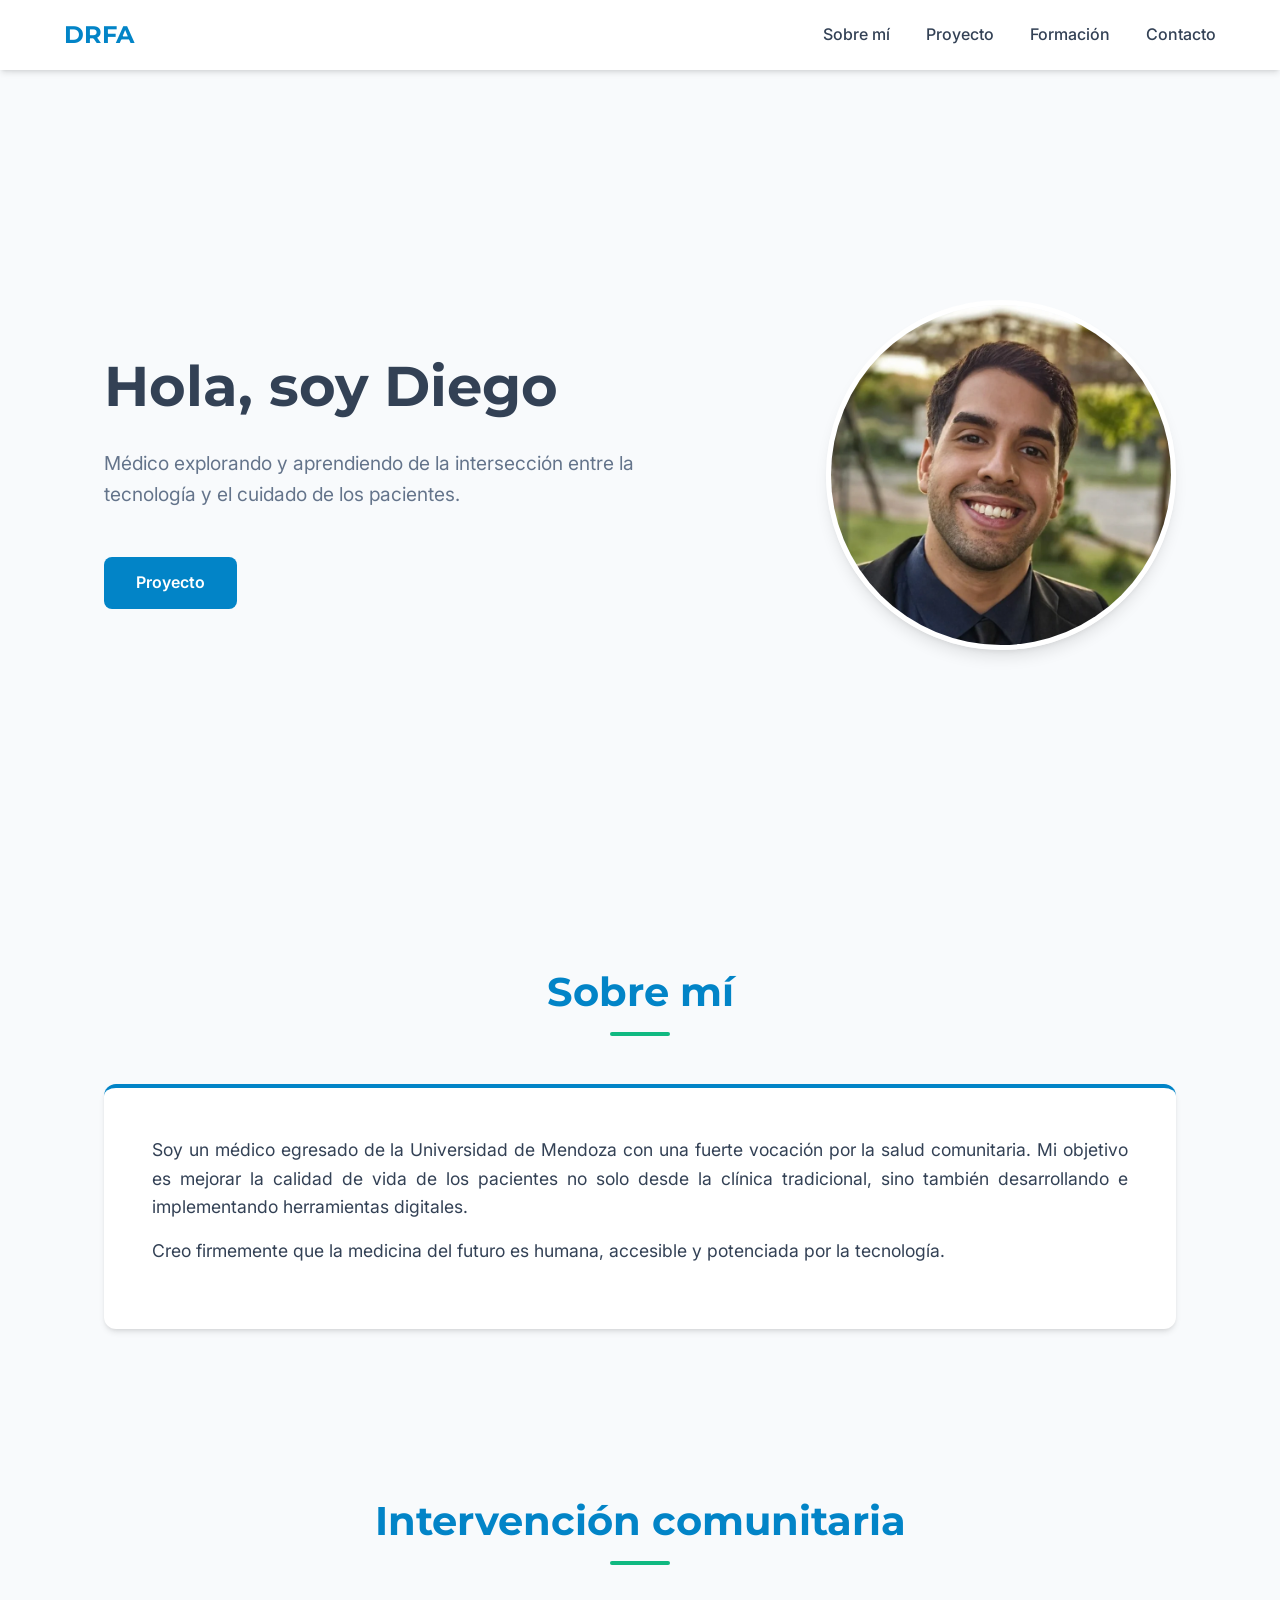
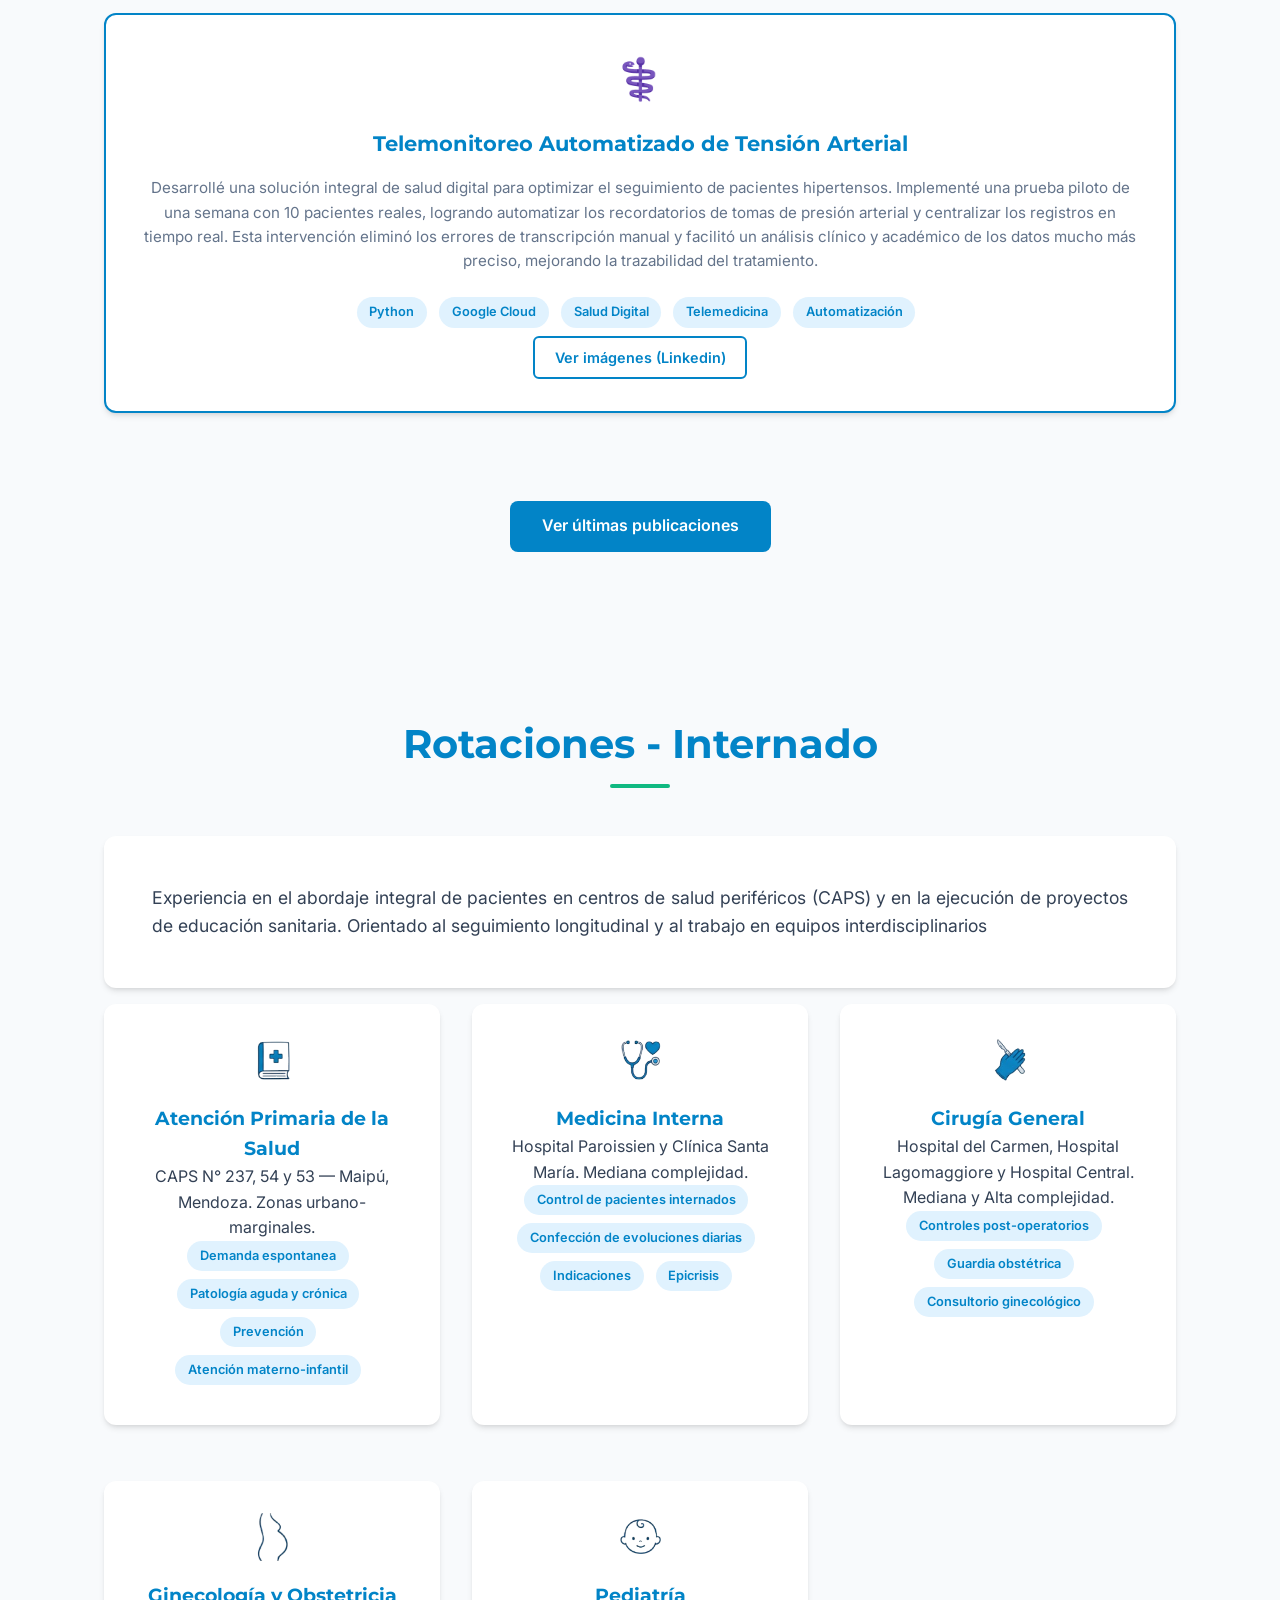
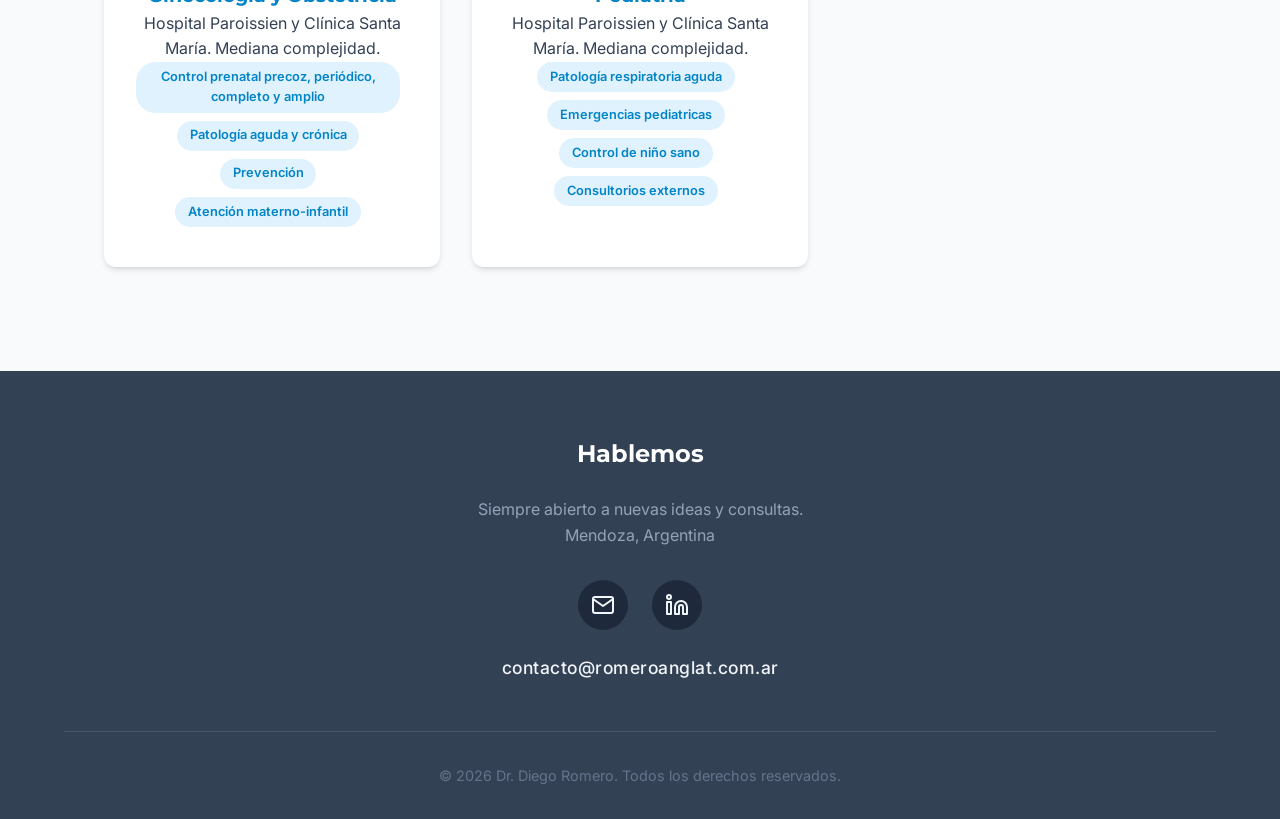
==== index.html @ 2b9e333c "Add files via upload" ====
<!DOCTYPE html>
<html lang="es">
<head>
    <meta charset="UTF-8">
    <meta name="viewport" content="width=device-width, initial-scale=1.0">
    <title>Med.Romero Diego</title>
	<link rel="icon" href="data:image/svg+xml,<svg xmlns=%22http://www.w3.org/2000/svg%22 viewBox=%220 0 100 100%22><text y=%22.9em%22 font-size=%2290%22>⚕️</text></svg>">
    <link rel="preconnect" href="https://fonts.googleapis.com">
    <link rel="preconnect" href="https://fonts.gstatic.com" crossorigin>
    <link href="https://fonts.googleapis.com/css2?family=Montserrat:wght@600;700&family=Inter:wght@400;500;600&display=swap" rel="stylesheet">
	<link rel="stylesheet" href="styles/style.css" />
</head>
<body>

    <nav>
        <a href="#inicio" class="logo">DRFA</a>
		<div class="hamburger">
            <span class="bar"></span>
            <span class="bar"></span>
            <span class="bar"></span>
        </div>
        <div class="nav-links">
            <a href="#sobre-mi">Sobre mí</a>
            <a href="#proyectos">Proyecto</a>
			<a href="#formación">Formación</a>
            <a href="#contacto">Contacto</a>
        </div>
    </nav>

	<section id="inicio">
        <div class="hero-container">
            <div class="hero-text">
                <h1>Hola, soy <span>Diego</span></h1>
                <p class="subtitle">Médico explorando y aprendiendo de la intersección entre la tecnología y el cuidado de los pacientes.</p>
                <a href="#proyectos" class="btn">Proyecto</a>
            </div>
            
            <div class="hero-image">
                <img src="img/principal.webp" alt="Foto del Dr. Diego">
            </div>
        </div>
    </section>

    <section id="sobre-mi">
        <h2 class="section-title">Sobre mí</h2>
        <div class="about-content">
            <p>Soy un médico egresado de la Universidad de Mendoza con una fuerte vocación por la salud comunitaria. Mi objetivo es mejorar la calidad de vida de los pacientes no solo desde la clínica tradicional, sino también desarrollando e implementando herramientas digitales.</p>
            <p>Creo firmemente que la medicina del futuro es humana, accesible y potenciada por la tecnología.</p>
        </div>
    </section>
	
	    <section id="proyectos">
        <h2 class="section-title">Intervención comunitaria</h2>
        <div class="projects-grid">
            
            <div class="card highlight">
                <div class="card-icon">⚕️</div>
                <h3>Telemonitoreo Automatizado de Tensión Arterial</h3>
                <p>Desarrollé una solución integral de salud digital para optimizar el seguimiento de pacientes hipertensos. Implementé una prueba piloto de una semana con 10 pacientes reales, logrando automatizar los recordatorios de tomas de presión arterial y centralizar los registros en tiempo real. Esta intervención eliminó los errores de transcripción manual y facilitó un análisis clínico y académico de los datos mucho más preciso, mejorando la trazabilidad del tratamiento.</p>
                <div>
                    <span class="tag">Python</span>
                    <span class="tag">Google Cloud</span>
					<span class="tag">Salud Digital</span>
					<span class="tag">Telemedicina</span>
					<span class="tag">Automatización</span>
                </div>
				<div>
                    <a href="https://www.linkedin.com/in/romeroanglat/" class="btn-outline" target="_blank" rel="noopener noreferrer">Ver imágenes (Linkedin)</a>
                </div>
            </div>
        </div>
		<div style="text-align: center; margin-top: 3rem;">
            <a href="publicaciones.html" class="btn">Ver últimas publicaciones</a>
        </div>
    </section>

    <section id="formación">
      <h2 class="section-title">Rotaciones - Internado</h2>
							<div class="formacion-content">
								<p> Experiencia en el abordaje integral
de pacientes en centros de salud periféricos (CAPS) y en la ejecución de proyectos de educación sanitaria. Orientado al
seguimiento longitudinal y al trabajo en equipos interdisciplinarios</p>
							</div>
        <div class="projects-grid">
            
			<div class="card-estatica">
				 <img src="img/fami.png" alt="Icono Fami">
                <h3>Atención Primaria de la Salud</h3>
                <p>CAPS N° 237, 54 y 53 — Maipú, Mendoza. Zonas urbano-marginales.</p>
                <div>
                    <span class="tag">Demanda espontanea</span>
                    <span class="tag">Patología aguda y crónica</span>
                    <span class="tag">Prevención</span>
					<span class="tag">Atención materno-infantil</span>
                </div>
            </div>

			<div class="card-estatica">
				 <img src="img/mi.png" alt="Icono MI">
                <h3>Medicina Interna</h3>
                <p>Hospital Paroissien y Clínica Santa María. Mediana complejidad.</p>
                <div>
                    <span class="tag">Control de pacientes internados</span>
                    <span class="tag">Confección de evoluciones diarias</span>
                    <span class="tag">Indicaciones</span>
					<span class="tag">Epicrisis</span>
                </div>
            </div>

			<div class="card-estatica">
				 <img src="img/cx.png" alt="Icono Cx">
                <h3>Cirugía General</h3>
                <p>Hospital del Carmen, Hospital Lagomaggiore y Hospital Central. Mediana y Alta complejidad.</p>
                <div>
                    <span class="tag">Controles post-operatorios</span>
                    <span class="tag">Guardia obstétrica</span>
                    <span class="tag">Consultorio ginecológico</span>
                </div>
            </div>
			
				<div class="card-estatica">
				 <img src="img/gyo.png" alt="Icono GyO">
                <h3>Ginecología y Obstetricia</h3>
                <p>Hospital Paroissien y Clínica Santa María. Mediana complejidad.</p>
                <div>
                    <span class="tag">Control prenatal precoz, periódico, completo y amplio</span>
                    <span class="tag">Patología aguda y crónica</span>
                    <span class="tag">Prevención</span>
					<span class="tag">Atención materno-infantil</span>
                </div>
            </div>
			
			<div class="card-estatica">
				 <img src="img/pediatria.png" alt="Icono Pediatría">
                <h3>Pediatría</h3>
                <p>Hospital Paroissien y Clínica Santa María. Mediana complejidad.</p>
                <div>
                    <span class="tag">Patología respiratoria aguda</span>
                    <span class="tag">Emergencias pediatricas</span>
                    <span class="tag">Control de niño sano</span>
					<span class="tag">Consultorios externos</span>
                </div>
            </div>

        </div>
    </section>

	<footer id="contacto">
        <div class="contact-container" style="text-align: center;">
            <h2>Hablemos</h2>
            <p style="margin-bottom: 2rem; color: #94a3b8;">Siempre abierto a nuevas ideas y consultas. <br> Mendoza, Argentina</p>
            
            <!-- Contenedor de los logos -->
            <div class="social-links">
                <!-- Logo de Email -->
                <a href="mailto:contacto@romeroanglat.com.ar" aria-label="Enviar correo" class="social-icon">
                    <svg xmlns="http://www.w3.org/2000/svg" width="24" height="24" viewBox="0 0 24 24" fill="none" stroke="currentColor" stroke-width="2" stroke-linecap="round" stroke-linejoin="round">
                        <path d="M4 4h16c1.1 0 2 .9 2 2v12c0 1.1-.9 2-2 2H4c-1.1 0-2-.9-2-2V6c0-1.1.9-2 2-2z"></path>
                        <polyline points="22,6 12,13 2,6"></polyline>
                    </svg>
                </a>
                
                <!-- Logo de LinkedIn -->
                <a href="https://www.linkedin.com/in/romeroanglat/" target="_blank" rel="noopener noreferrer" aria-label="LinkedIn" class="social-icon">
                    <svg xmlns="http://www.w3.org/2000/svg" width="24" height="24" viewBox="0 0 24 24" fill="none" stroke="currentColor" stroke-width="2" stroke-linecap="round" stroke-linejoin="round">
                        <path d="M16 8a6 6 0 0 1 6 6v7h-4v-7a2 2 0 0 0-2-2 2 2 0 0 0-2 2v7h-4v-7a6 6 0 0 1 6-6z"></path>
                        <rect x="2" y="9" width="4" height="12"></rect>
                        <circle cx="4" cy="4" r="2"></circle>
                    </svg>
                </a>
            </div>

            <!-- Tu correo escrito debajo -->
            <div class="email-text">
                <a href="mailto:contacto@romeroanglat.com.ar">contacto@romeroanglat.com.ar</a>
            </div>
        </div>
        
        <div class="copyright">
            <p>&copy; 2026 Dr. Diego Romero. Todos los derechos reservados.</p>
        </div>
    </footer>
	<script src="script.js"></script>
</body>
</html>
---- styles/style.css ----
/* Variables de color y diseño */
        :root {
            --bg-light: #f8fafc;
            --text-main: #334155;
            --text-muted: #64748b;
            --primary-blue: #0284c7; /* Azul moderno */
            --accent-green: #10b981; /* Verde salud */
            --card-bg: #ffffff;
            --shadow: 0 4px 6px -1px rgb(0 0 0 / 0.1), 0 2px 4px -2px rgb(0 0 0 / 0.1);
            --shadow-hover: 0 10px 15px -3px rgb(0 0 0 / 0.1), 0 4px 6px -4px rgb(0 0 0 / 0.1);
        }

        /* Estilos Base */
        * {
            margin: 0;
            padding: 0;
            box-sizing: border-box;
        }

        body {
            font-family: 'Inter', sans-serif;
            background-color: var(--bg-light);
            color: var(--text-main);
            line-height: 1.6;
            scroll-behavior: smooth;
        }

        h1, h2, h3 {
            font-family: 'Montserrat', sans-serif;
            color: var(--primary-blue);
        }

        /* Navegación */
        nav {
            background-color: var(--card-bg);
            padding: 1rem 5%;
            box-shadow: var(--shadow);
            position: sticky;
            top: 0;
            z-index: 100;
            display: flex;
            justify-content: space-between;
            align-items: center;
        }

        .logo {
            font-family: 'Montserrat', sans-serif;
            font-weight: 700;
            font-size: 1.5rem;
            color: var(--primary-blue);
            text-decoration: none;
        }

        .nav-links a {
            margin-left: 2rem;
            text-decoration: none;
            color: var(--text-main);
            font-weight: 500;
            transition: color 0.3s ease;
        }

        .nav-links a:hover {
            color: var(--accent-green);
        }

        /* Secciones Generales */
        section {
            padding: 5rem 5%;
            max-width: 1200px;
            margin: 0 auto;
        }

        .section-title {
            text-align: center;
            font-size: 2.5rem;
            margin-bottom: 3rem;
            position: relative;
        }

        .section-title::after {
            content: '';
            display: block;
            width: 60px;
            height: 4px;
            background-color: var(--accent-green);
            margin: 0.5rem auto 0;
            border-radius: 2px;
        }

        /* Sección Hero / Inicio */
/* --- NUEVOS ESTILOS PARA LA SECCIÓN INICIO CON FOTO --- */

        #inicio {
            min-height: 90vh; /* Un poco más alto para acomodar la foto */
            display: flex;
            align-items: center; /* Centrado vertical */
            justify-content: center;
        }

        .hero-container {
            display: flex;
            align-items: center;
            justify-content: space-between; /* Texto a un lado, foto al otro */
            gap: 4rem; /* Espacio entre texto y foto */
            width: 100%;
        }

        .hero-text {
            flex: 1; /* Toma el espacio disponible */
            text-align: left; /* Alineamos el texto a la izquierda */
        }

        /* Actualizamos los estilos existentes para alinearlos a la izquierda */
        #inicio h1 {
            font-size: 3.5rem;
            margin-bottom: 1rem;
            color: var(--text-main);
            text-align: left; /* Asegurar alineación izquierda */
        }

        #inicio .subtitle {
            margin-left: 0; /* Quitamos el centrado anterior */
            margin-bottom: 2rem;
        }

        /* Estilos para el contenedor de la imagen */
        .hero-image {
            flex: 0 0 350px; /* Ancho fijo para la foto en desktop */
            display: flex;
            justify-content: center;
            align-items: center;
        }

        /* Estilos para la imagen misma (Moderna y Profesional) */
        .hero-image img {
            width: 100%;
            height: 350px; /* Hacemos que sea cuadrada */
            object-fit: cover; /* Recorta la imagen para que llene el cuadrado sin deformarse */
            border-radius: 50%; /* Foto circular (muy moderno) */
            /* Si prefieres cuadrada con bordes redondeados, usa: border-radius: 20px; */
            box-shadow: var(--shadow-hover); /* Sombra pronunciada para dar profundidad */
            border: 5px solid white; /* Marco blanco tipo "polaroid" moderno */
        }

        /* --- AJUSTE RESPONSIVE (MÓVILES) --- */
        /* Busca tu sección @media (max-width: 768px) existente y añade esto dentro */
        @media (max-width: 768px) {
            
            /* En móviles, ponemos la foto ARRIBA del texto */
            .hero-container {
                flex-direction: column-reverse; /* Foto primero, luego texto */
                gap: 2rem;
                text-align: center;
            }

            .hero-text {
                text-align: center; /* Centramos el texto en móviles */
            }

            #inicio h1 {
                font-size: 2.8rem;
                text-align: center;
            }

            .hero-image {
                flex: 0 0 250px; /* Foto más chica en móviles */
            }

            .hero-image img {
                height: 250px; /* Mantenemos proporción cuadrada */
            }
        }

        .subtitle {
            font-size: 1.2rem;
            color: var(--text-muted);
            max-width: 600px;
            margin-bottom: 2rem;
        }

        .btn {
			display: inline-block; /* Agregamos esto */
			margin-top: 1rem;      /* Agregamos esto para darle aire respecto al texto */
            padding: 0.8rem 2rem;
            background-color: var(--primary-blue);
            color: white;
            text-decoration: none;
            border-radius: 8px;
            font-weight: 600;
            transition: background-color 0.3s ease, transform 0.2s ease;
        }

        .btn:hover {
            background-color: var(--accent-green);
            transform: translateY(-2px);
        }

        /* Sección Sobre Mí */
        .about-content {
            background-color: var(--card-bg);
            padding: 3rem;
            border-radius: 12px;
            box-shadow: var(--shadow);
            border-top: 4px solid var(--primary-blue);
        }

        .about-content p {
            margin-bottom: 1rem;
            font-size: 1.1rem;
			text-align: justify;
        }
		
		/* Descripción de la formación */
        .formacion-content {
            background-color: var(--card-bg);
            padding: 3rem;
            border-radius: 12px;
            box-shadow: var(--shadow);
			margin-bottom: 1rem;
        }

        .formacion-content p {
            font-size: 1.1rem;
			text-align: justify;
        }

        /* Sección Proyectos (Tarjetas/Componentes) */
		.card-estatica {
            background-color: var(--card-bg);
            border-radius: 12px; /* Bordes mucho menos redondeados (la original tiene 12px) */
            padding: 2rem;
            box-shadow: var(--shadow);
            position: relative;
            overflow: hidden;
			text-align: center;
            /* Faltan las propiedades de 'transition' a propósito para que no se mueva */
        }
		
        .projects-grid {
            display: grid;
            grid-template-columns: repeat(auto-fit, minmax(300px, 1fr));
            gap: 2rem;
        }

        .card {
            background-color: var(--card-bg);
            border-radius: 12px;
            padding: 2rem;
            box-shadow: var(--shadow);
            transition: transform 0.3s ease, box-shadow 0.3s ease;
            position: relative;
            overflow: hidden;
            border-left: 4px solid transparent;
			text-align: center;
        }

        .card:hover {
            transform: translateY(-5px);
            box-shadow: var(--shadow-hover);
            border-left-color: var(--accent-green);
        }

        .card-icon {
            font-size: 2.5rem;
            margin-bottom: 1rem;
        }
		
		.card-estatica img {
			width: 48px; 
			height: 48px;          /* 1. Fijamos la altura para que todas ocupen lo mismo */
			object-fit: contain;   /* 2. Evita que la imagen se estire o se aplaste */
			display: block;
			margin: 0 auto; 
			margin-bottom: 20px;
		}
        .card h3 {
            margin-bottom: 1rem;
            font-size: 1.3rem;
        }

        .card p {
            color: var(--text-muted);
            margin-bottom: 1.5rem;
            font-size: 0.95rem;
        }

        .tag {
            display: inline-block;
            padding: 0.3rem 0.8rem;
            background-color: #e0f2fe;
            color: var(--primary-blue);
            border-radius: 20px;
            font-size: 0.8rem;
            font-weight: 600;
            margin-right: 0.5rem;
            margin-bottom: 0.5rem;
        }

        /* Destacado especial para el bot */
        .card.highlight {
            border: 2px solid var(--primary-blue);
        }

        /* Footer / Contacto */
        footer {
            background-color: var(--text-main);
            color: white;
            padding: 4rem 5% 2rem;
            text-align: center;
        }

        .contact-container {
            max-width: 600px;
            margin: 0 auto 3rem;
        }

        .contact-container h2 {
            color: white;
            margin-bottom: 1.5rem;
        }

        .contact-info {
            display: flex;
            flex-direction: column;
            gap: 1rem;
            font-size: 1.1rem;
        }

        .contact-info a {
            color: var(--accent-green);
            text-decoration: none;
            transition: color 0.3s ease;
        }

        .contact-info a:hover {
            color: white;
        }

        .copyright {
            color: var(--text-muted);
            font-size: 0.9rem;
            border-top: 1px solid #475569;
            padding-top: 2rem;
        }

        /* Responsive */
/* Botón secundario para las tarjetas */
 /* Botón secundario para las tarjetas */
.btn-outline {
    display: inline-block;
    padding: 0.5rem 1.2rem;
    color: var(--primary-blue);
    background-color: transparent;
    border: 2px solid var(--primary-blue);
    border-radius: 6px;
    text-decoration: none;
    font-weight: 600;
    font-size: 0.9rem;
    transition: all 0.3s ease;
}

.btn-outline:hover {
    background-color: var(--primary-blue);
    color: white;
    transform: translateY(-2px);
    box-shadow: 0 4px 6px -1px rgba(2, 132, 199, 0.2);
}

/* --- ESTILOS BASE DEL MENÚ HAMBURGUESA --- */
.hamburger {
    display: none; /* Oculto en PC */
    cursor: pointer;
    gap: 5px;
    flex-direction: column;
    z-index: 101;
}

.hamburger .bar {
    width: 25px;
    height: 3px;
    background-color: var(--primary-blue);
    border-radius: 5px;
    transition: all 0.3s ease;
}

/* --- REGLAS PARA CELULARES (IMPORTANTE: Todo lo de móvil va adentro de estas llaves) --- */
@media (max-width: 768px) {
    .hamburger {
        display: flex; /* Mostramos las 3 rayitas */
    }

    .nav-links {
        position: absolute;
        top: 100%; 
        left: -100%; /* Escondido a la izquierda */
        width: 100%;
        background-color: var(--card-bg);
        
        /* ESTO FUERZA EL ORDEN VERTICAL */
        display: flex;
        flex-direction: column !important; 
        align-items: center;
        
        padding: 2rem 0;
        box-shadow: 0 10px 15px -3px rgba(0, 0, 0, 0.1);
        transition: left 0.3s ease;
        z-index: 100;
    }

    .nav-links.active {
        left: 0; /* Aparece al hacer clic */
    }

    .nav-links a {
        margin: 1rem 0 !important; /* Espacio arriba y abajo */
        margin-left: 0 !important; /* Quitamos el margen lateral de PC */
        font-size: 1.2rem;
        display: block;
        width: 100%;
        text-align: center;
    }

    /* Animación de la X */
    .hamburger.active .bar:nth-child(1) {
        transform: translateY(8px) rotate(45deg);
    }
    .hamburger.active .bar:nth-child(2) {
        opacity: 0;
    }
    .hamburger.active .bar:nth-child(3) {
        transform: translateY(-8px) rotate(-45deg);
    }

    #inicio h1 {
        font-size: 2.5rem;
    }
    .section-title {
        font-size: 2rem;
    }
}
/* Asegura espacio entre tarjetas incluso si fallara el gap del grid */
.card, .card-estatica {
    margin-bottom: 1.5rem;
}

/* En pantallas grandes (Desktop), el margen inferior no es tan necesario si hay grid, 
pero en móviles es vital */
@media (max-width: 768px) {
    .card, .card-estatica {
        margin-bottom: 2rem;
    }
}

/* --- Estilos para el nuevo Footer --- */
.social-links {
    display: flex;
    justify-content: center;
    gap: 1.5rem;
    margin-bottom: 1.5rem;
}

.social-icon {
    display: flex;
    align-items: center;
    justify-content: center;
    width: 50px;
    height: 50px;
    background-color: #1e293b; /* Fondo oscuro sutil */
    color: #f1f5f9; /* Color del icono */
    border-radius: 50%; /* Hace que sea un círculo perfecto */
    transition: all 0.3s ease;
}

.social-icon:hover {
    background-color: #0284c7; /* Tu azul al pasar el mouse */
    color: #ffffff;
    transform: translateY(-3px); /* Pequeño saltito hacia arriba */
    box-shadow: 0 4px 12px rgba(2, 132, 199, 0.4);
}

.email-text a {
    color: #f1f5f9;
    font-size: 1.1rem;
    font-weight: 500;
    text-decoration: none;
    letter-spacing: 0.5px;
    transition: color 0.3s ease;
}

.email-text a:hover {
    color: #0284c7;
}
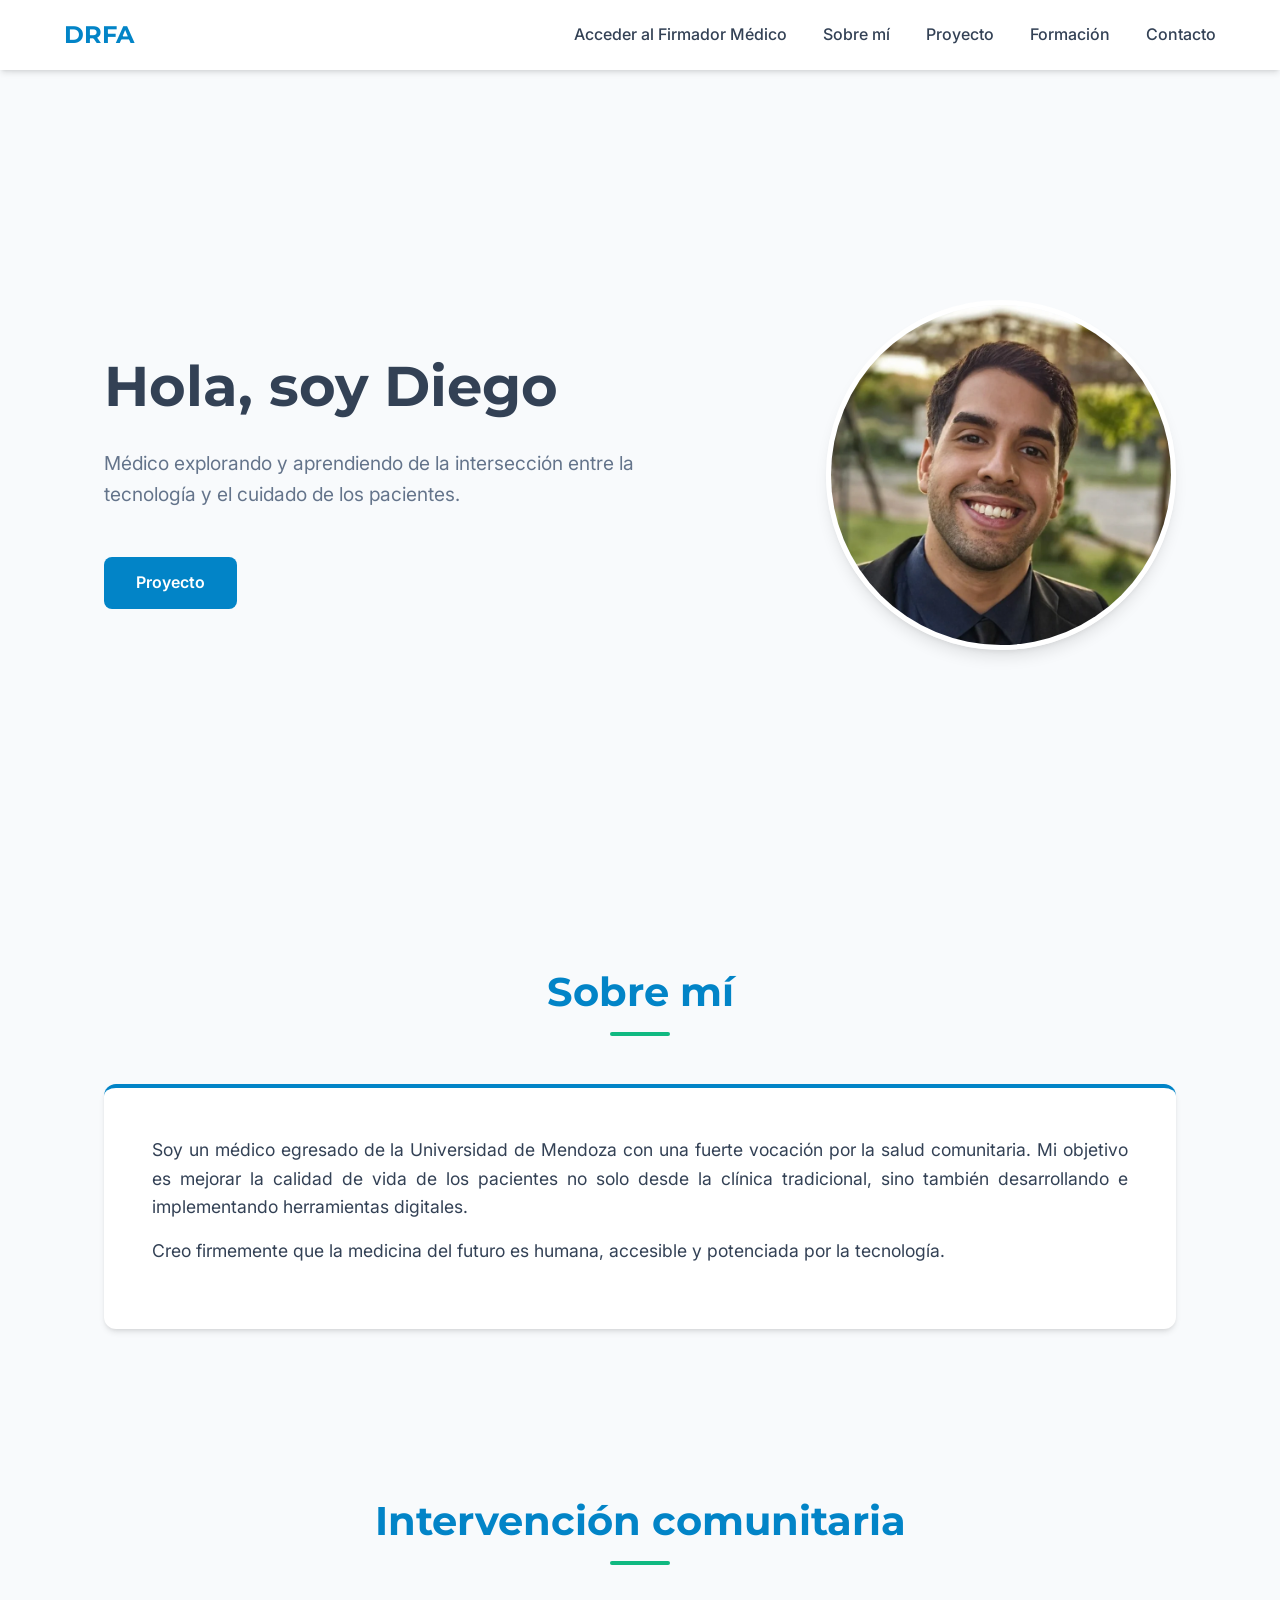
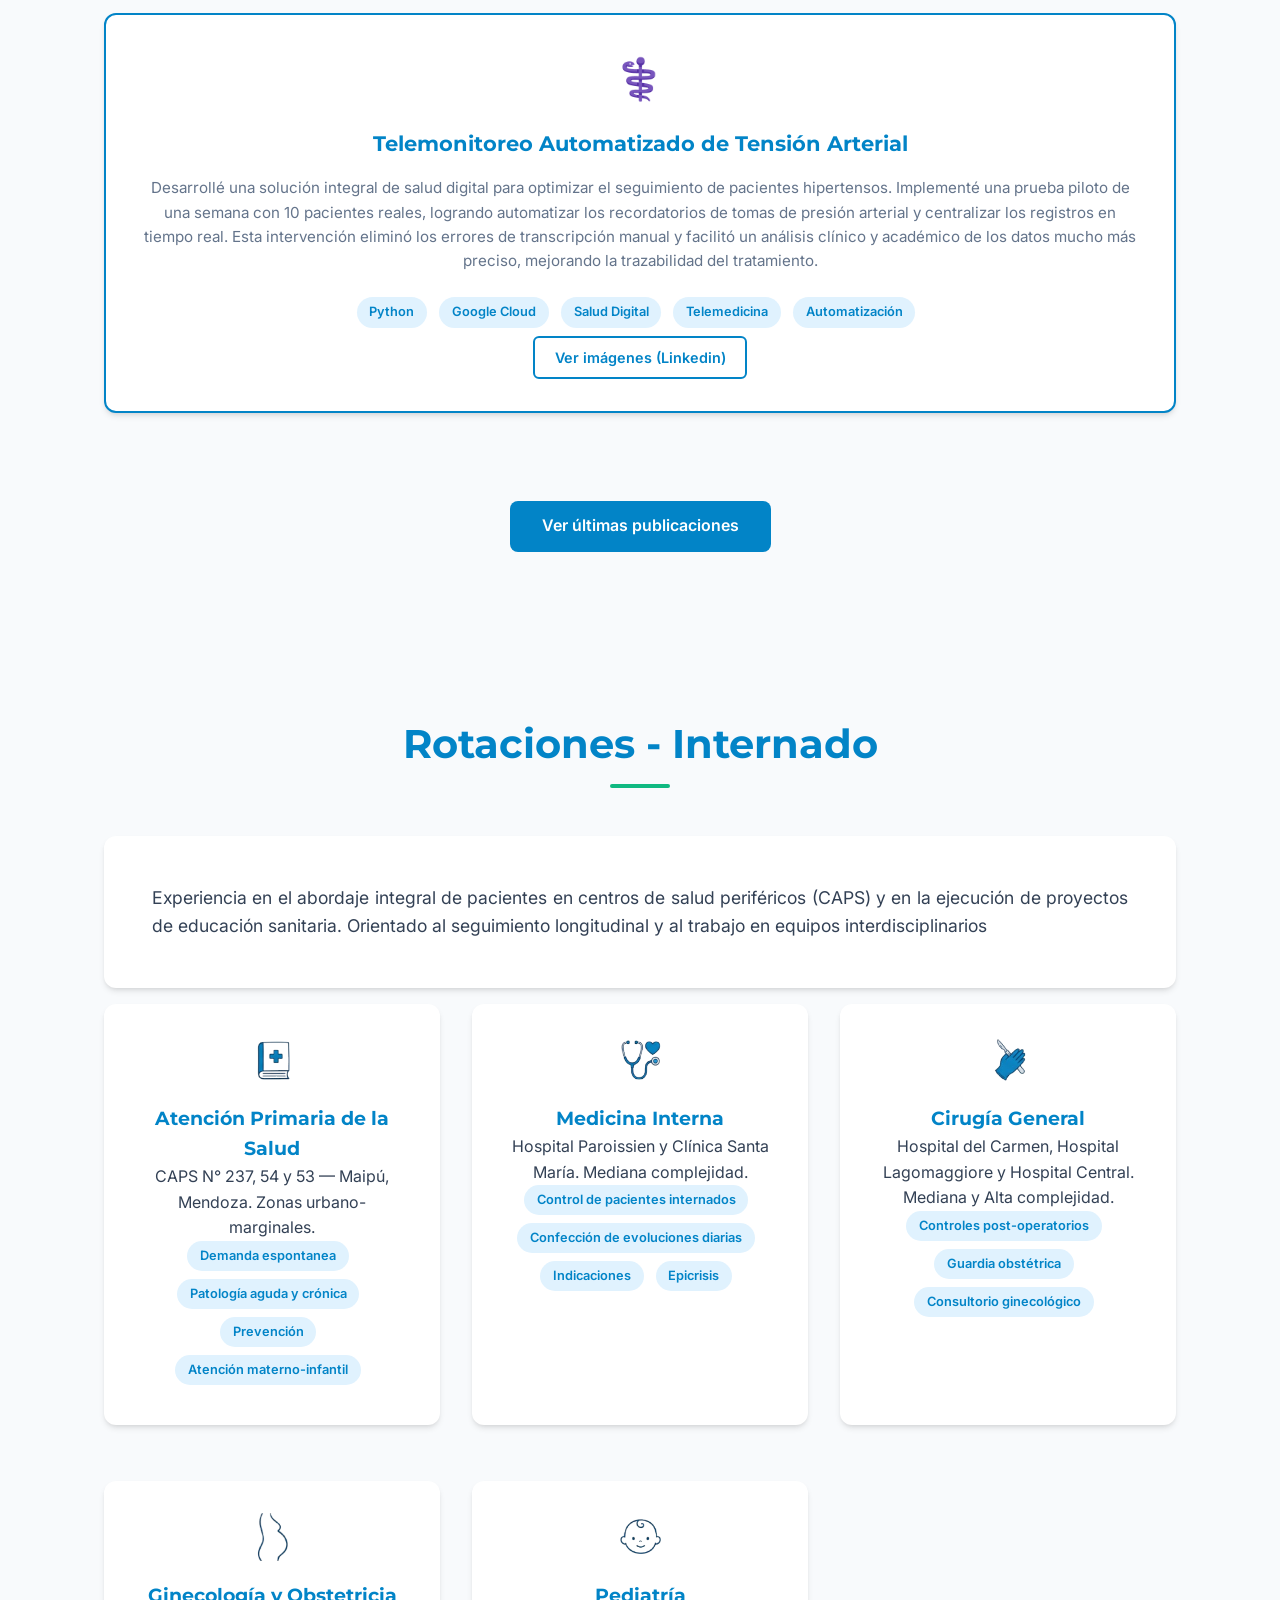
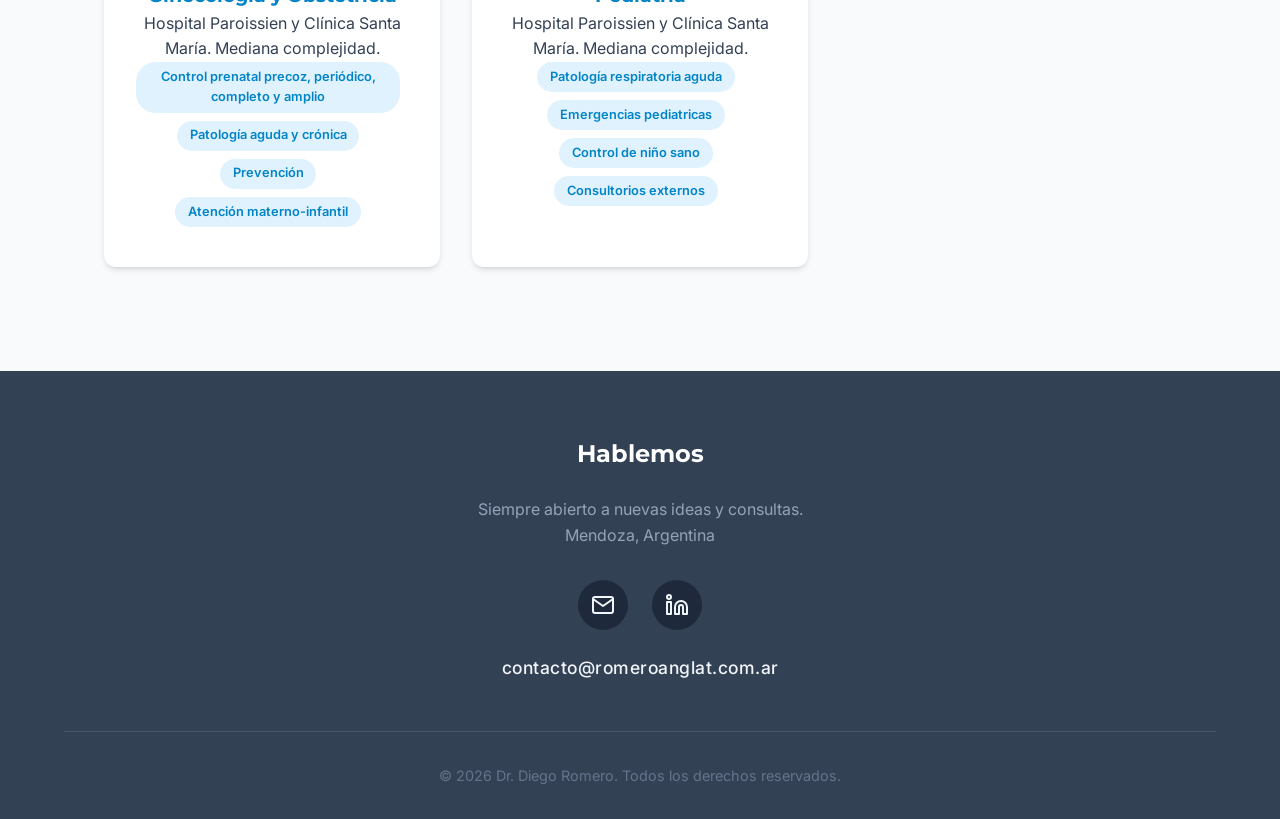
==== commit 22f96782: "Update index.html" ====
--- a/index.html
+++ b/index.html
@@ -4,7 +4,14 @@
     <meta charset="UTF-8">
     <meta name="viewport" content="width=device-width, initial-scale=1.0">
     <title>Med.Romero Diego</title>
-	<link rel="icon" href="data:image/svg+xml,<svg xmlns=%22http://www.w3.org/2000/svg%22 viewBox=%220 0 100 100%22><text y=%22.9em%22 font-size=%2290%22>⚕️</text></svg>">
+	<meta name="description" content="Sitio web y publicaciones del Dr. Diego Romero, médico en Mendoza enfocado en salud comunitaria, atención primaria y herramientas digitales.">
+	<meta name="keywords" content="médico, Mendoza, salud pública, telemedicina, doctor, Diego Romero">
+	<meta property="og:title" content="Med. Diego Romero | Salud y Tecnología">
+	<meta property="og:description" content="Médico explorando la intersección entre la tecnología y el cuidado de los pacientes.">
+	<meta property="og:image" content="https://romeroanglat.com.ar/img/principal.webp">
+	<meta property="og:url" content="https://romeroanglat.com.ar/">
+	<meta property="og:type" content="website">
+	<link rel="icon" href="img/favicon.png"
     <link rel="preconnect" href="https://fonts.googleapis.com">
     <link rel="preconnect" href="https://fonts.gstatic.com" crossorigin>
     <link href="https://fonts.googleapis.com/css2?family=Montserrat:wght@600;700&family=Inter:wght@400;500;600&display=swap" rel="stylesheet">
@@ -20,6 +27,7 @@
             <span class="bar"></span>
         </div>
         <div class="nav-links">
+			<a href="firmador.html" class="btn-firmador">Acceder al Firmador Médico</a>
             <a href="#sobre-mi">Sobre mí</a>
             <a href="#proyectos">Proyecto</a>
 			<a href="#formación">Formación</a>
@@ -70,7 +78,7 @@
             </div>
         </div>
 		<div style="text-align: center; margin-top: 3rem;">
-            <a href="publicaciones.html" class="btn">Ver últimas publicaciones</a>
+            <a href="publicaciones" class="btn">Ver últimas publicaciones</a>
         </div>
     </section>
 
@@ -182,4 +190,4 @@
     </footer>
 	<script src="script.js"></script>
 </body>
-</html>+</html>
